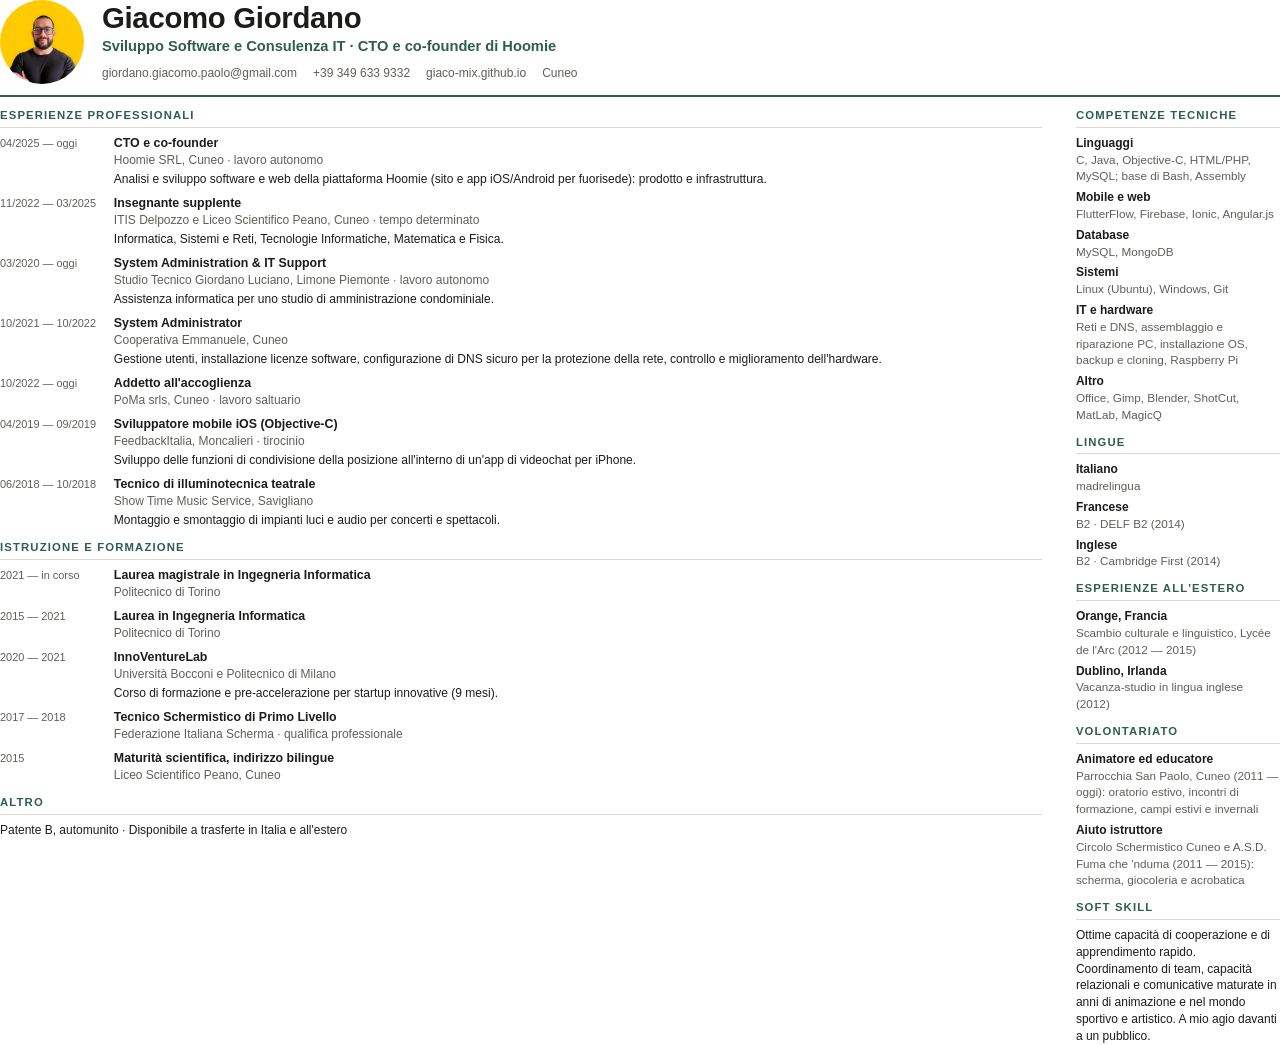
==== cv/cv.html @ ec97d0a0 "Aggiungi CV in PDF senza dati personali Co-Authored-By: Claude Opus 5.5 <noreply@anthropic.com>" ====
<!doctype html>
<html lang="it">
<head>
  <meta charset="utf-8">
  <title>Giacomo Giordano — Curriculum Vitae</title>
  <!-- Sorgente del CV. Per rigenerare cv.pdf vedi README.md -->
  <style>
    @page { size: A4; margin: 12mm 14mm 10mm; }
    :root { --accent: #2f5d50; --text: #1c1c1a; --muted: #5f5f5a; --line: #dcdad2; }
    * { box-sizing: border-box; }
    body {
      margin: 0;
      font-family: -apple-system, "Helvetica Neue", Helvetica, Arial, sans-serif;
      font-size: 9pt; line-height: 1.4; color: var(--text);
      -webkit-print-color-adjust: exact; print-color-adjust: exact;
    }
    h1, h2, h3, p { margin: 0; }
    a { color: inherit; text-decoration: none; }

    header { display: flex; align-items: center; gap: 18px; padding-bottom: 11px; border-bottom: 2px solid var(--accent); }
    header img { width: 84px; height: 84px; border-radius: 50%; object-fit: cover; }
    header h1 { font-size: 22pt; letter-spacing: -.01em; line-height: 1.1; }
    .role { color: var(--accent); font-weight: 600; font-size: 11pt; margin-top: 2px; }
    .contacts { display: flex; flex-wrap: wrap; gap: 3px 16px; margin-top: 8px; color: var(--muted); font-size: 9pt; }

    .layout { display: grid; grid-template-columns: 1fr 54mm; gap: 9mm; margin-top: 11px; }

    h2 {
      font-size: 8.5pt; text-transform: uppercase; letter-spacing: .1em;
      color: var(--accent); margin: 11px 0 7px; padding-bottom: 3px; border-bottom: 1px solid var(--line);
    }
    section:first-child h2 { margin-top: 0; }

    .item { display: grid; grid-template-columns: 28mm 1fr; gap: 0 8px; margin-bottom: 7px; break-inside: avoid; }
    .when { color: var(--muted); font-size: 8.2pt; padding-top: 1px; white-space: nowrap; }
    .item h3 { font-size: 9.3pt; font-weight: 600; }
    .org { color: var(--muted); }
    .item p:not(.org) { margin-top: 2px; }

    aside ul { list-style: none; margin: 0; padding: 0; }
    aside li { margin-bottom: 4px; }
    aside .label { display: block; font-weight: 600; }
    aside .sub { color: var(--muted); font-size: 8.8pt; }
    .tags { display: flex; flex-wrap: wrap; gap: 4px; }
    .tags li { margin: 0; padding: 1px 7px; border: 1px solid var(--line); border-radius: 99px; font-size: 8.5pt; }
    .para { color: var(--text); }
  </style>
</head>
<body>

  <header>
    <img src="../img/giacomo.jpg" alt="">
    <div>
      <h1>Giacomo Giordano</h1>
      <p class="role">Sviluppo Software e Consulenza IT · CTO e co-founder di Hoomie</p>
      <p class="contacts">
        <a href="mailto:giordano.giacomo.paolo@gmail.com">giordano.giacomo.paolo@gmail.com</a>
        <a href="https://wa.me/393496339332">+39 349 633 9332</a>
        <a href="https://giaco-mix.github.io">giaco-mix.github.io</a>
        <span>Cuneo</span>
      </p>
    </div>
  </header>

  <div class="layout">
    <main>
      <section>
        <h2>Esperienze professionali</h2>

        <div class="item">
          <span class="when">04/2025 — oggi</span>
          <div>
            <h3>CTO e co-founder</h3>
            <p class="org">Hoomie SRL, Cuneo · lavoro autonomo</p>
            <p>Analisi e sviluppo software e web della piattaforma Hoomie (sito e app iOS/Android per fuorisede): prodotto e infrastruttura.</p>
          </div>
        </div>

        <div class="item">
          <span class="when">11/2022 — 03/2025</span>
          <div>
            <h3>Insegnante supplente</h3>
            <p class="org">ITIS Delpozzo e Liceo Scientifico Peano, Cuneo · tempo determinato</p>
            <p>Informatica, Sistemi e Reti, Tecnologie Informatiche, Matematica e Fisica.</p>
          </div>
        </div>

        <div class="item">
          <span class="when">03/2020 — oggi</span>
          <div>
            <h3>System Administration &amp; IT Support</h3>
            <p class="org">Studio Tecnico Giordano Luciano, Limone Piemonte · lavoro autonomo</p>
            <p>Assistenza informatica per uno studio di amministrazione condominiale.</p>
          </div>
        </div>

        <div class="item">
          <span class="when">10/2021 — 10/2022</span>
          <div>
            <h3>System Administrator</h3>
            <p class="org">Cooperativa Emmanuele, Cuneo</p>
            <p>Gestione utenti, installazione licenze software, configurazione di DNS sicuro per la protezione della rete, controllo e miglioramento dell'hardware.</p>
          </div>
        </div>

        <div class="item">
          <span class="when">10/2022 — oggi</span>
          <div>
            <h3>Addetto all'accoglienza</h3>
            <p class="org">PoMa srls, Cuneo · lavoro saltuario</p>
          </div>
        </div>

        <div class="item">
          <span class="when">04/2019 — 09/2019</span>
          <div>
            <h3>Sviluppatore mobile iOS (Objective-C)</h3>
            <p class="org">FeedbackItalia, Moncalieri · tirocinio</p>
            <p>Sviluppo delle funzioni di condivisione della posizione all'interno di un'app di videochat per iPhone.</p>
          </div>
        </div>

        <div class="item">
          <span class="when">06/2018 — 10/2018</span>
          <div>
            <h3>Tecnico di illuminotecnica teatrale</h3>
            <p class="org">Show Time Music Service, Savigliano</p>
            <p>Montaggio e smontaggio di impianti luci e audio per concerti e spettacoli.</p>
          </div>
        </div>
      </section>

      <section>
        <h2>Istruzione e formazione</h2>

        <div class="item">
          <span class="when">2021 — in corso</span>
          <div>
            <h3>Laurea magistrale in Ingegneria Informatica</h3>
            <p class="org">Politecnico di Torino</p>
          </div>
        </div>

        <div class="item">
          <span class="when">2015 — 2021</span>
          <div>
            <h3>Laurea in Ingegneria Informatica</h3>
            <p class="org">Politecnico di Torino</p>
          </div>
        </div>

        <div class="item">
          <span class="when">2020 — 2021</span>
          <div>
            <h3>InnoVentureLab</h3>
            <p class="org">Università Bocconi e Politecnico di Milano</p>
            <p>Corso di formazione e pre-accelerazione per startup innovative (9 mesi).</p>
          </div>
        </div>

        <div class="item">
          <span class="when">2017 — 2018</span>
          <div>
            <h3>Tecnico Schermistico di Primo Livello</h3>
            <p class="org">Federazione Italiana Scherma · qualifica professionale</p>
          </div>
        </div>

        <div class="item">
          <span class="when">2015</span>
          <div>
            <h3>Maturità scientifica, indirizzo bilingue</h3>
            <p class="org">Liceo Scientifico Peano, Cuneo</p>
          </div>
        </div>
      </section>

      <section>
        <h2>Altro</h2>
        <p>Patente B, automunito · Disponibile a trasferte in Italia e all'estero</p>
      </section>
    </main>

    <aside>
      <section>
        <h2>Competenze tecniche</h2>
        <ul>
          <li><span class="label">Linguaggi</span><span class="sub">C, Java, Objective-C, HTML/PHP, MySQL; base di Bash, Assembly</span></li>
          <li><span class="label">Mobile e web</span><span class="sub">FlutterFlow, Firebase, Ionic, Angular.js</span></li>
          <li><span class="label">Database</span><span class="sub">MySQL, MongoDB</span></li>
          <li><span class="label">Sistemi</span><span class="sub">Linux (Ubuntu), Windows, Git</span></li>
          <li><span class="label">IT e hardware</span><span class="sub">Reti e DNS, assemblaggio e riparazione PC, installazione OS, backup e cloning, Raspberry Pi</span></li>
          <li><span class="label">Altro</span><span class="sub">Office, Gimp, Blender, ShotCut, MatLab, MagicQ</span></li>
        </ul>
      </section>

      <section>
        <h2>Lingue</h2>
        <ul>
          <li><span class="label">Italiano</span><span class="sub">madrelingua</span></li>
          <li><span class="label">Francese</span><span class="sub">B2 · DELF B2 (2014)</span></li>
          <li><span class="label">Inglese</span><span class="sub">B2 · Cambridge First (2014)</span></li>
        </ul>
      </section>

      <section>
        <h2>Esperienze all'estero</h2>
        <ul>
          <li><span class="label">Orange, Francia</span><span class="sub">Scambio culturale e linguistico, Lycée de l'Arc (2012 — 2015)</span></li>
          <li><span class="label">Dublino, Irlanda</span><span class="sub">Vacanza-studio in lingua inglese (2012)</span></li>
        </ul>
      </section>

      <section>
        <h2>Volontariato</h2>
        <ul>
          <li><span class="label">Animatore ed educatore</span><span class="sub">Parrocchia San Paolo, Cuneo (2011 — oggi): oratorio estivo, incontri di formazione, campi estivi e invernali</span></li>
          <li><span class="label">Aiuto istruttore</span><span class="sub">Circolo Schermistico Cuneo e A.S.D. Fuma che 'nduma (2011 — 2015): scherma, giocoleria e acrobatica</span></li>
        </ul>
      </section>

      <section>
        <h2>Soft skill</h2>
        <p class="para">Ottime capacità di cooperazione e di apprendimento rapido. Coordinamento di team, capacità relazionali e comunicative maturate in anni di animazione e nel mondo sportivo e artistico. A mio agio davanti a un pubblico.</p>
      </section>
    </aside>
  </div>

</body>
</html>
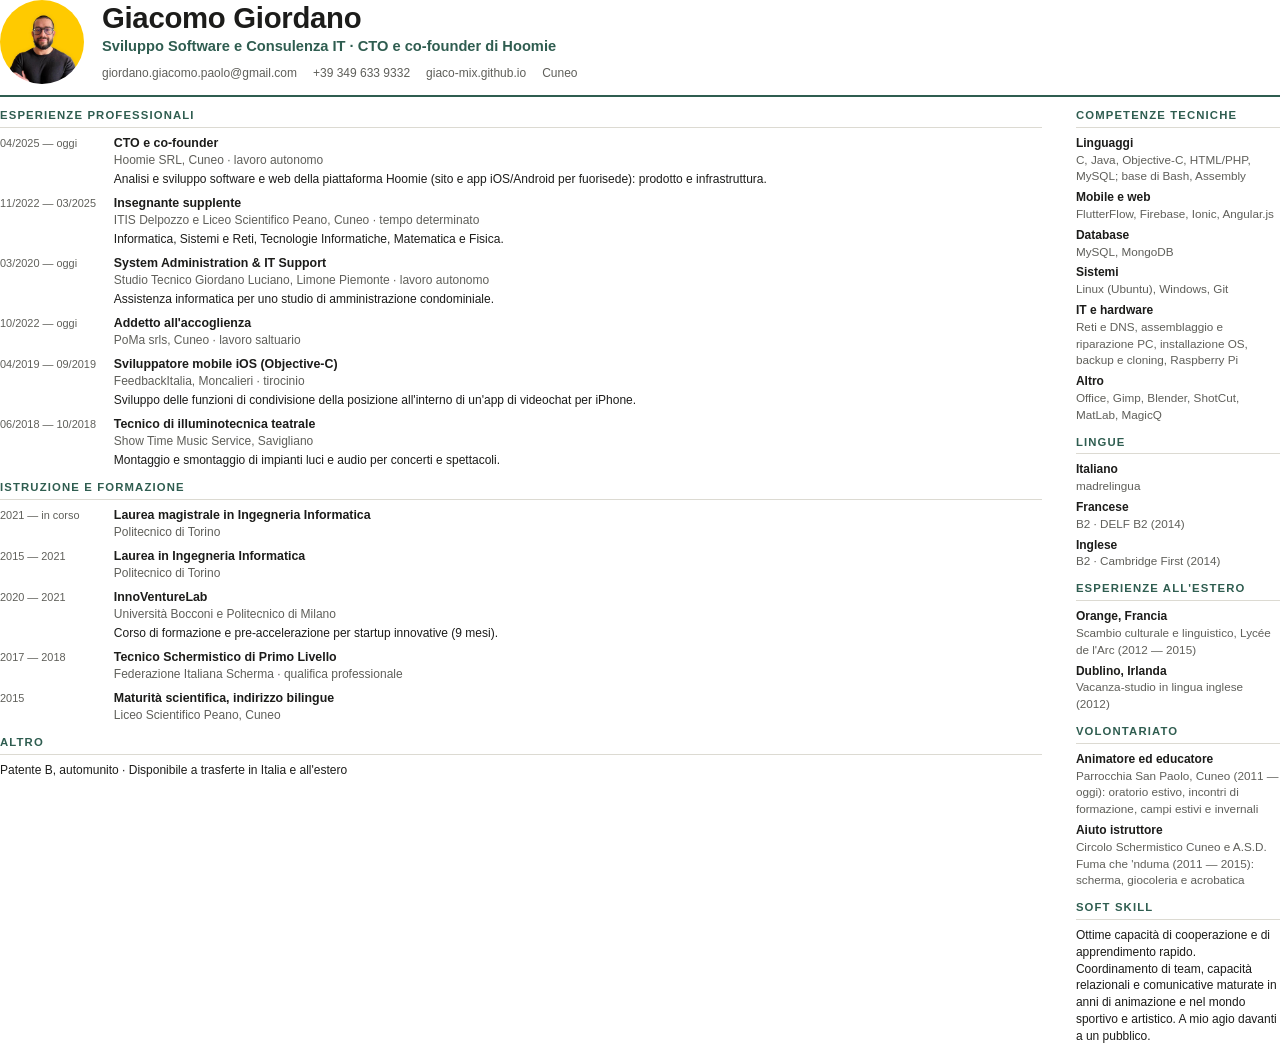
==== commit 22ce045c: "Rimuove l'esperienza System Administrator presso Cooperativa Emmanuele da sito e CV (pagina e PDF) C" ====
--- a/cv/cv.html
+++ b/cv/cv.html
@@ -95,15 +95,6 @@
         </div>
 
         <div class="item">
-          <span class="when">10/2021 — 10/2022</span>
-          <div>
-            <h3>System Administrator</h3>
-            <p class="org">Cooperativa Emmanuele, Cuneo</p>
-            <p>Gestione utenti, installazione licenze software, configurazione di DNS sicuro per la protezione della rete, controllo e miglioramento dell'hardware.</p>
-          </div>
-        </div>
-
-        <div class="item">
           <span class="when">10/2022 — oggi</span>
           <div>
             <h3>Addetto all'accoglienza</h3>
